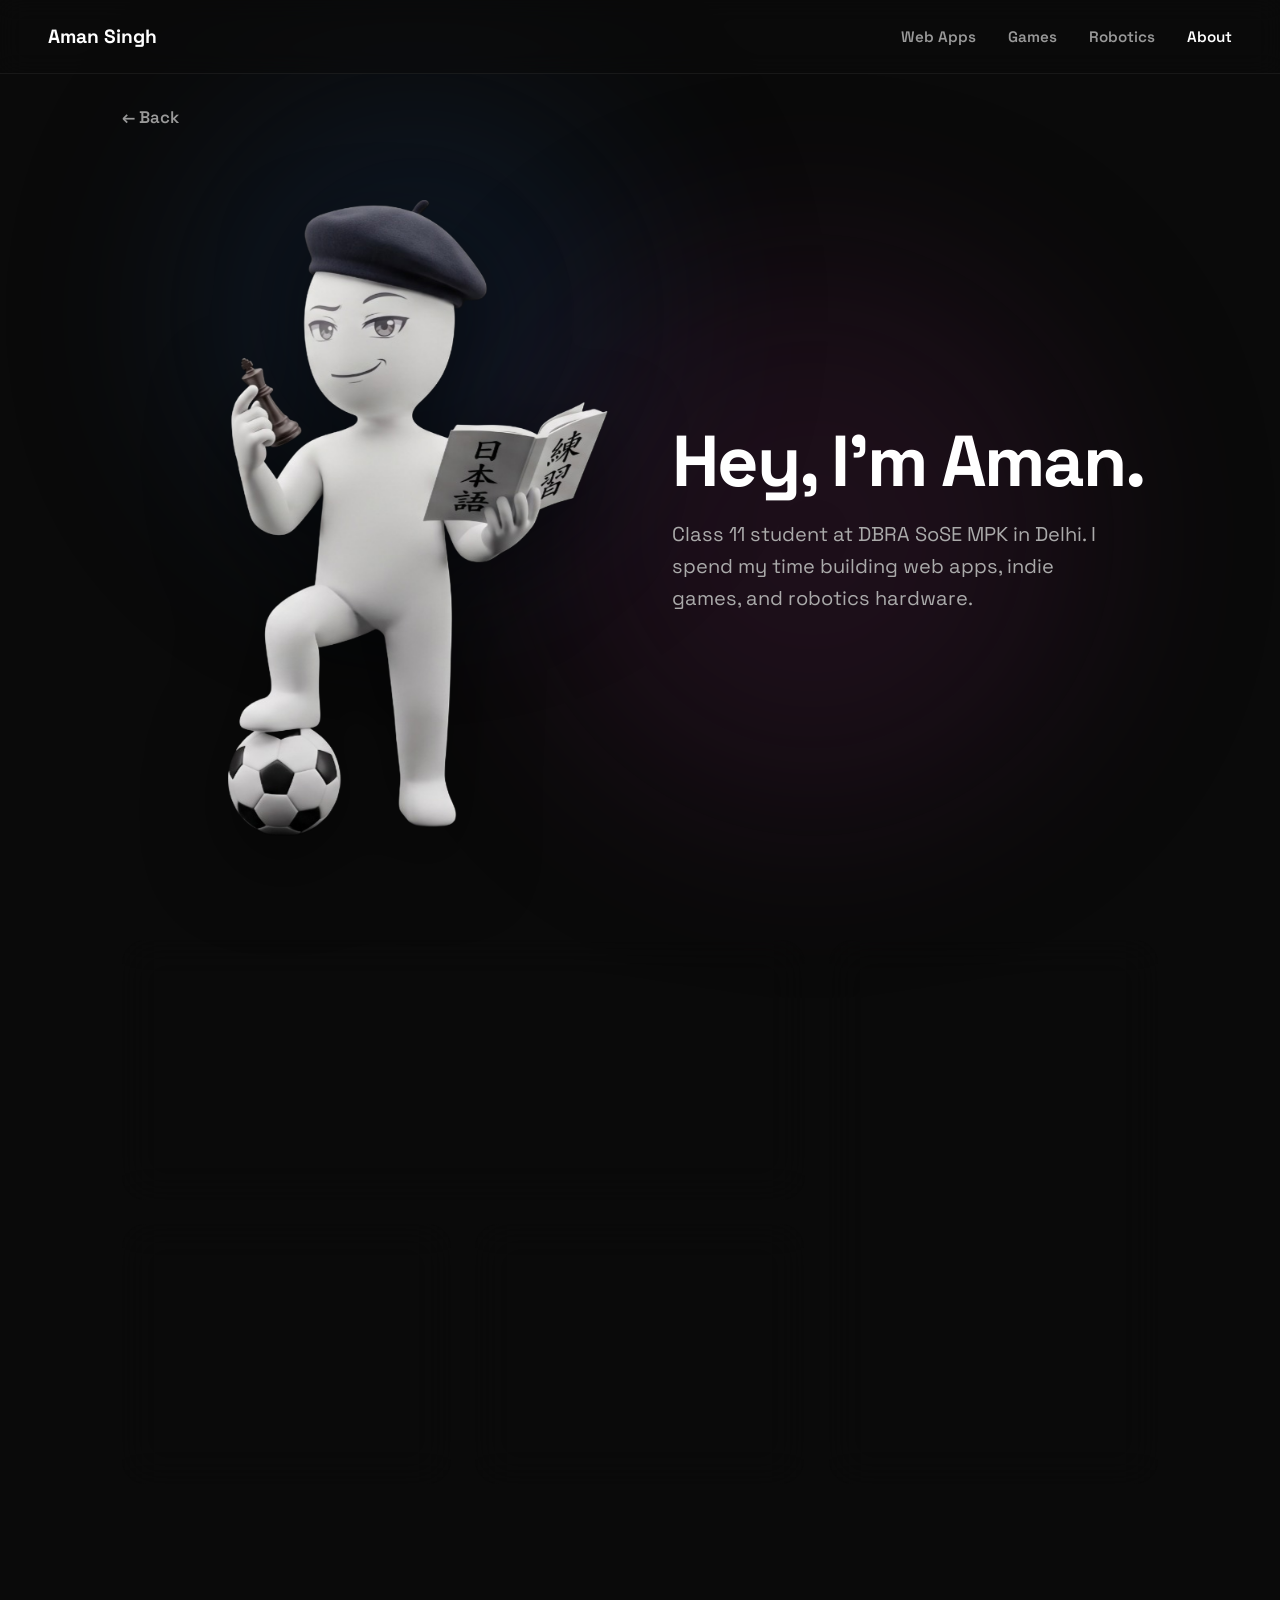
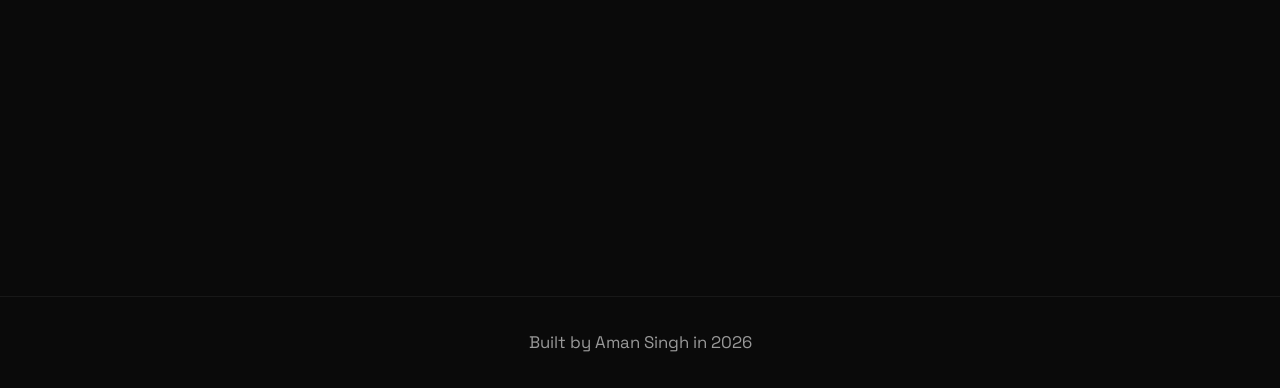
==== about.html @ 73b64641 "added about page" ====
<!DOCTYPE html>
<html lang="en">
<head>
    <meta charset="UTF-8">
    <meta name="viewport" content="width=device-width, initial-scale=1.0">
    <title>About - Aman Singh</title>
    <link rel="stylesheet" href="css/style.css">
    <link rel="stylesheet" href="css/about.css">
</head>
<body>

    <div class="ambient-blob blob-1"></div>
    <div class="ambient-blob blob-2"></div>

    <canvas id="avatar-canvas"></canvas>

    <nav class="navbar">
        <div class="nav-brand"><a href="index.html">Aman Singh</a></div>
        <ul class="nav-links">
            <li><a href="web.html">Web Apps</a></li>
            <li><a href="games.html">Games</a></li>
            <li><a href="robotics.html">Robotics</a></li>
            <li><a href="about.html" style="color: #ffffff;">About</a></li>
        </ul>
    </nav>

    <div class="page-header">
        <a href="index.html" class="back-btn">&larr; Back</a>
    </div>

    <section class="cinematic-hero" id="hero-scene">
        <div class="about-hero-split">
            
            <div class="hero-left">
                <img src="assets/about - inside.png" alt="Aman Singh" class="main-avatar-3d">
            </div>

            <div class="hero-right">
                <h1 class="giant-intro">Hey, I'm Aman.</h1>
                <p class="intro-sub">Class 11 student at DBRA SoSE MPK in Delhi. I spend my time building web apps, indie games, and robotics hardware.</p>
            </div>

        </div>
    </section>

    <main class="bento-grid about-grid fade-in">
        
        <div class="bento-cell cell-dev">
            <h3>The Setup</h3>
            <p>I write raw HTML, CSS, and Vanilla JS straight from a Lenovo V15-ADA laptop. No bloated frameworks, just keeping things clean and native.</p>
        </div>

        <a href="https://www.chess.com/member/duskled" target="_blank" class="bento-cell link-cell cell-chess">
            <div class="cell-content">
                <h3>The Strategist</h3>
                <p>Always down for a match. Catch me grinding elo on the board when I'm not coding.</p>
                <span class="hover-indicator">Play with me on Chess.com -></span>
            </div>
        </a>

        <div class="bento-cell cell-lang">
            <h3>Culture & Languages</h3>
            <p>Fluent in English and Hindi. Currently locking in on my Japanese learning journey.</p>
        </div>

        <div class="bento-cell cell-afk">
            <h3>Going AFK</h3>
            <p>When I step away from the screen, you will usually find me outside playing football or badminton.</p>
        </div>

    </main>

    <footer class="footer">
        <p>Built by Aman Singh in 2026</p>
    </footer>

    <script src="js/style.js"></script>
    <script src="js/about.js"></script>
</body>
</html>
---- css/style.css ----
@import url('https://fonts.googleapis.com/css2?family=Space+Grotesk:wght@400;600;700&display=swap');

* {
    margin: 0;
    padding: 0;
    box-sizing: border-box;
}

body {
    background-color: #0a0a0a;
    color: #ededed;
    font-family: 'Space Grotesk', sans-serif;
    min-height: 100vh;
    display: flex;
    flex-direction: column;
    overflow-x: hidden;
}

#avatar-canvas {
    position: fixed;
    top: 0;
    left: 0;
    width: 100vw;
    height: 100vh;
    z-index: -1;
    pointer-events: none;
}

.navbar {
    width: 100%;
    padding: 1.5rem 3rem;
    display: flex;
    justify-content: space-between;
    align-items: center;
    background: rgba(10, 10, 10, 0.5);
    backdrop-filter: blur(12px);
    border-bottom: 1px solid rgba(255, 255, 255, 0.06);
    position: sticky;
    top: 0;
    z-index: 10;
}

.nav-brand a {
    font-size: 1.2rem;
    font-weight: 700;
    text-decoration: none;
    color: #ffffff;
}

.nav-links {
    display: flex;
    gap: 2rem;
    list-style: none;
}

.nav-links a {
    text-decoration: none;
    color: #999999;
    font-size: 0.95rem;
    font-weight: 600;
    transition: color 0.2s ease;
}

.nav-links a:hover {
    color: #ffffff;
}

.bento-grid {
    display: grid;
    grid-template-columns: repeat(4, 1fr);
    grid-template-rows: repeat(3, 260px);
    gap: 24px;
    width: 100%;
    max-width: 1200px;
    margin: 4rem auto;
    padding: 0 2rem;
    z-index: 1;
    flex: 1;
}

.bento-cell {
    /* Liquid glass surface gradient */
    background: linear-gradient(135deg, rgba(255, 255, 255, 0.05) 0%, rgba(255, 255, 255, 0.01) 100%);
    /* Glass edge highlight (rim light) and drop shadow */
    box-shadow: inset 0 1px 1px rgba(255, 255, 255, 0.15), 
                0 8px 32px rgba(0, 0, 0, 0.3);
    border: 1px solid rgba(255, 255, 255, 0.08);
    border-radius: 24px;
    padding: 2.5rem;
    display: flex;
    /* Stronger blur for frosted refraction */
    backdrop-filter: blur(20px);
    -webkit-backdrop-filter: blur(20px);
    transition: transform 0.3s cubic-bezier(0.25, 0.8, 0.25, 1), 
                border-color 0.3s ease, 
                background 0.3s ease, 
                box-shadow 0.3s ease;
    text-decoration: none;
    color: inherit;
    position: relative; 
    z-index: 2; /* Keeps glass above the blobs */
}

.link-cell:hover {
    transform: translateY(-5px);
    background: linear-gradient(135deg, rgba(255, 255, 255, 0.08) 0%, rgba(255, 255, 255, 0.02) 100%);
    border-color: rgba(255, 255, 255, 0.2);
    /* Intensify shadow and edge highlight on hover */
    box-shadow: inset 0 1px 1px rgba(255, 255, 255, 0.25), 
                0 15px 40px rgba(0, 0, 0, 0.4);
    cursor: pointer;
}

.hero-cell {
    grid-column: 1 / 3;
    grid-row: 1 / 3;
    flex-direction: column;
    align-items: center;
    justify-content: center;
    text-align: center;
}

.hero-avatar {
    width: 120px;
    height: auto;
    margin: 0 auto 1.5rem auto;
    display: flex;
    align-items: center;
    justify-content: center;
}

.avatar-img {
    width: 100%;
    height: auto;
    object-fit: contain;
    mix-blend-mode: screen;
    opacity: 0.9;
    filter: drop-shadow(0px 10px 15px rgba(255, 255, 255, 0.05));
}

.hero-content {
    display: flex;
    flex-direction: column;
    justify-content: center;
    align-items: center;
}

.cell-icon {
    object-fit: contain;
    opacity: 0.9;
    transition: transform 0.2s ease;
    mix-blend-mode: screen;
    filter: drop-shadow(0px 10px 15px rgba(255, 255, 255, 0.05));
}

.link-cell:hover .cell-icon {
    transform: scale(1.05);
}

.wide-cell {
    flex-direction: row;
    align-items: center;
}

.wide-cell .cell-icon {
    width: 150px;
    height: 150px;
    margin-right: 2rem;
    flex-shrink: 0;
}

.wide-cell .cell-content {
    display: flex;
    flex-direction: column;
    justify-content: center;
    height: 100%;
}

.tall-cell {
    flex-direction: column;
    justify-content: flex-start;
}

.tall-cell .cell-icon {
    width: 100%;
    height: 130px;
    margin-bottom: 1.5rem;
}

.tall-cell .cell-content {
    display: flex;
    flex-direction: column;
    flex-grow: 1;
    justify-content: flex-start;
}

.tag-container {
    display: flex;
    flex-wrap: wrap;
    gap: 8px;
    margin-top: 1.25rem;
}

.tech-tag {
    font-size: 0.75rem;
    font-weight: 600;
    background: rgba(255, 255, 255, 0.05);
    border: 1px solid rgba(255, 255, 255, 0.08);
    padding: 4px 10px;
    border-radius: 6px;
    color: #cccccc;
}

.web-cell {
    grid-column: 3 / 5;
    grid-row: 1 / 2;
}

.game-cell {
    grid-column: 3 / 4;
    grid-row: 2 / 4;
}

.robotics-cell {
    grid-column: 4 / 5;
    grid-row: 2 / 4;
}

.personal-cell {
    grid-column: 1 / 3;
    grid-row: 3 / 4;
}

h1 {
    font-size: 3.5rem;
    font-weight: 700;
    margin-bottom: 1rem;
    letter-spacing: -0.04em;
    line-height: 1.1;
}

h2 {
    font-size: 1.5rem;
    font-weight: 600;
    margin-bottom: 0.75rem;
    letter-spacing: -0.02em;
}

p {
    font-size: 1.05rem;
    line-height: 1.6;
    color: #999999;
}

.hover-indicator {
    font-size: 0.9rem;
    font-weight: 600;
    margin-top: auto;
    padding-top: 1rem;
    display: inline-block;
    color: #ffffff;
    opacity: 0.3;
    transition: opacity 0.2s ease;
}

.link-cell:hover .hover-indicator {
    opacity: 1;
}

.footer {
    width: 100%;
    text-align: center;
    padding: 2rem;
    color: #666666;
    font-size: 0.9rem;
    border-top: 1px solid rgba(255, 255, 255, 0.06);
    margin-top: auto;
}

/* --- Ambient Liquid Blobs --- */
.ambient-blob {
    position: fixed;
    border-radius: 50%;
    filter: blur(100px);
    z-index: 0;
    opacity: 0.3;
    pointer-events: none;
    animation: float 12s infinite alternate ease-in-out;
}

.blob-1 {
    width: 450px;
    height: 450px;
    background: #1a365d; 
    top: 10%;
    left: 15%;
}

.blob-2 {
    width: 550px;
    height: 550px;
    background: #4a1c40; 
    bottom: 10%;
    right: 15%;
    animation-delay: -6s;
}

@keyframes float {
    0% { transform: translate(0, 0) scale(1); }
    100% { transform: translate(50px, 80px) scale(1.1); }
}

@media (max-width: 900px) {
    .navbar {
        padding: 1rem;
    }
    .nav-links {
        display: none;
    }
    .bento-grid {
        grid-template-columns: 1fr;
        grid-template-rows: auto;
        gap: 16px;
        margin: 2rem auto;
        padding: 0 1rem;
    }
    .hero-cell, .web-cell, .game-cell, .robotics-cell, .personal-cell {
        grid-column: 1 / -1;
        grid-row: auto;
        min-height: 220px;
    }
    .hero-cell {
        flex-direction: column;
        align-items: center;
    }
    .hero-avatar {
        width: 100px;
        height: auto;
        margin: 0 auto 1.5rem auto;
    }
    .wide-cell {
        flex-direction: column;
        align-items: flex-start;
    }
    .wide-cell .cell-icon {
        margin-right: 0;
        margin-bottom: 1.5rem;
        width: 120px;
        height: 120px;
    }
}
---- css/about.css ----
@import url('https://fonts.googleapis.com/css2?family=Space+Grotesk:wght@400;600;700&display=swap');

body, .cinematic-hero, .bento-grid {
    overflow-anchor: none;
}

.page-header {
    max-width: 1100px;
    margin: 2rem auto 0 auto; 
    padding: 0 2rem;
    display: flex;
    align-items: center;
    position: relative;
    width: 100%;
    z-index: 10;
}

.back-btn {
    color: #999999;
    text-decoration: none;
    font-size: 1.05rem;
    font-weight: 600;
    transition: color 0.2s ease, transform 0.2s ease;
}

.back-btn:hover {
    color: #ffffff;
    transform: translateX(-4px); 
}

.cinematic-hero {
    min-height: calc(100vh - 120px); 
    display: flex;
    flex-direction: column;
    align-items: center;
    justify-content: center;
    position: relative;
    z-index: 5;
    perspective: 1200px;
}

.about-hero-split {
    width: 100%;
    max-width: 1100px;
    display: flex;
    align-items: center;
    justify-content: center;
    gap: 4rem;
    padding: 0 2rem;
}

.hero-left {
    flex: 1;
    display: flex;
    justify-content: flex-end;
    position: relative;
}

.main-avatar-3d {
    width: 100%;
    max-width: 380px;
    height: auto;
    filter: drop-shadow(0px 30px 40px rgba(0, 0, 0, 0.5));
    animation: float-avatar 4s infinite alternate ease-in-out;
}

@keyframes float-avatar {
    0% { transform: translateY(0px) translateZ(0px); }
    100% { transform: translateY(-20px) translateZ(0px); }
}

.hero-right {
    flex: 1;
    display: flex;
    flex-direction: column;
    justify-content: center;
    align-items: flex-start;
}

.giant-intro {
    font-family: 'Space Grotesk', sans-serif;
    font-size: 4.5rem;
    font-weight: 700;
    color: #ffffff;
    margin: 0 0 1rem 0;
    letter-spacing: -0.03em;
    line-height: 1.1;
}

.intro-sub {
    font-family: 'Space Grotesk', sans-serif;
    font-size: 1.25rem;
    color: #aaaaaa;
    line-height: 1.6;
    max-width: 450px;
    margin: 0;
}

.about-grid {
    grid-template-columns: repeat(3, 1fr);
    grid-auto-rows: minmax(200px, auto);
    gap: 1.5rem;
    max-width: 1100px;
    margin: 2rem auto 8rem auto;
}

.about-grid .bento-cell {
    padding: 2.5rem;
    display: flex;
    flex-direction: column;
    justify-content: flex-start;
}

.about-grid h3 {
    font-size: 1.8rem;
    color: #ffffff;
    margin: 0 0 1rem 0;
}

.about-grid p {
    font-size: 1.05rem;
    color: #999999;
    line-height: 1.6;
    margin: 0;
}

.cell-dev {
    grid-column: 1 / 3;
}

.cell-chess {
    grid-column: 3 / 4;
    grid-row: 1 / 3;
    justify-content: space-between;
}

.cell-chess .cell-content {
    display: flex;
    flex-direction: column;
    height: 100%;
}

.cell-chess .hover-indicator {
    margin-top: auto;
    padding-top: 2rem;
}

.cell-lang {
    grid-column: 1 / 2;
}

.cell-afk {
    grid-column: 2 / 3;
}

.fade-in {
    opacity: 0;
    transform: translateY(40px);
    transition: opacity 0.8s ease, transform 0.8s ease;
}

.fade-in.appear {
    opacity: 1;
    transform: translateY(0);
}

@media (max-width: 900px) {
    .about-hero-split {
        flex-direction: column;
        text-align: center;
        gap: 2rem;
        margin-top: 4rem;
    }

    .hero-left {
        justify-content: center;
    }

    .main-avatar-3d {
        max-width: 280px;
    }

    .hero-right {
        align-items: center;
    }

    .giant-intro {
        font-size: 3.5rem;
    }

    .about-grid {
        grid-template-columns: 1fr;
    }

    .cell-dev, .cell-chess, .cell-lang, .cell-afk {
        grid-column: 1 / -1;
        grid-row: auto;
    }
}
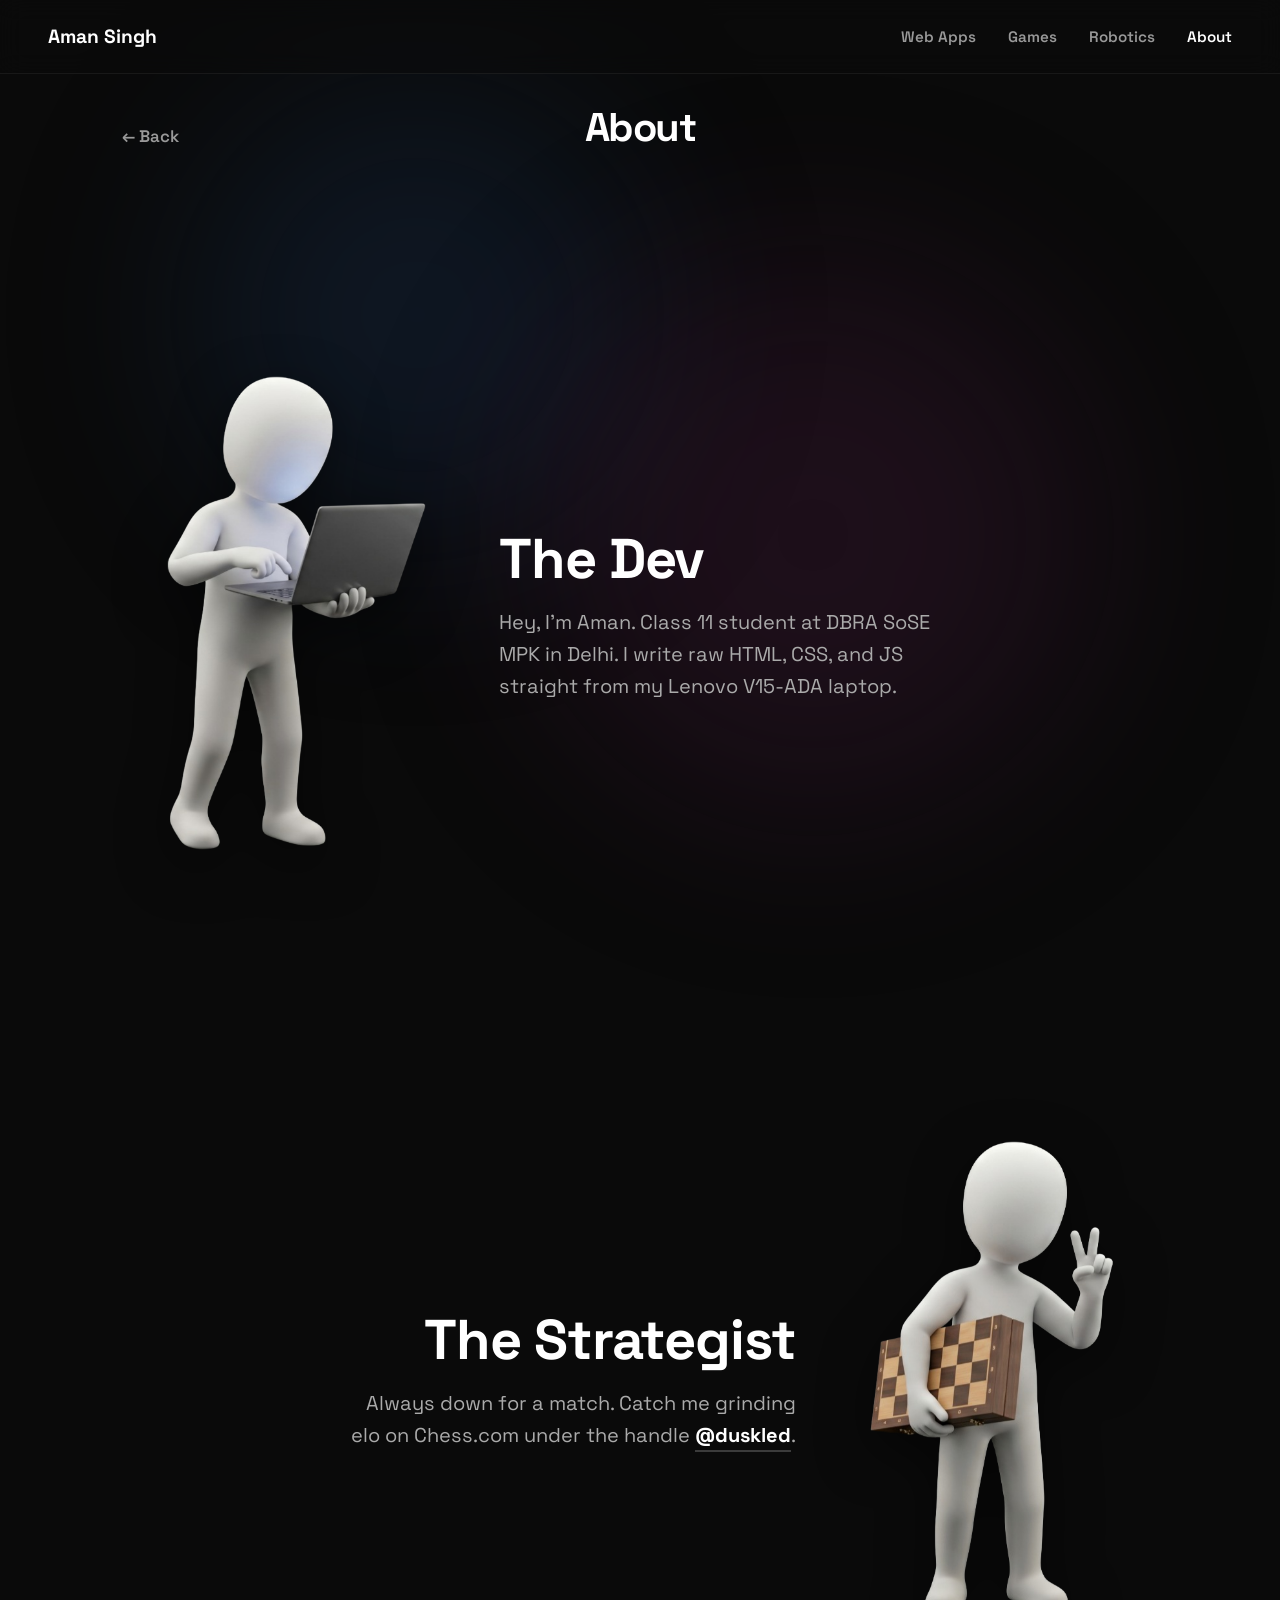
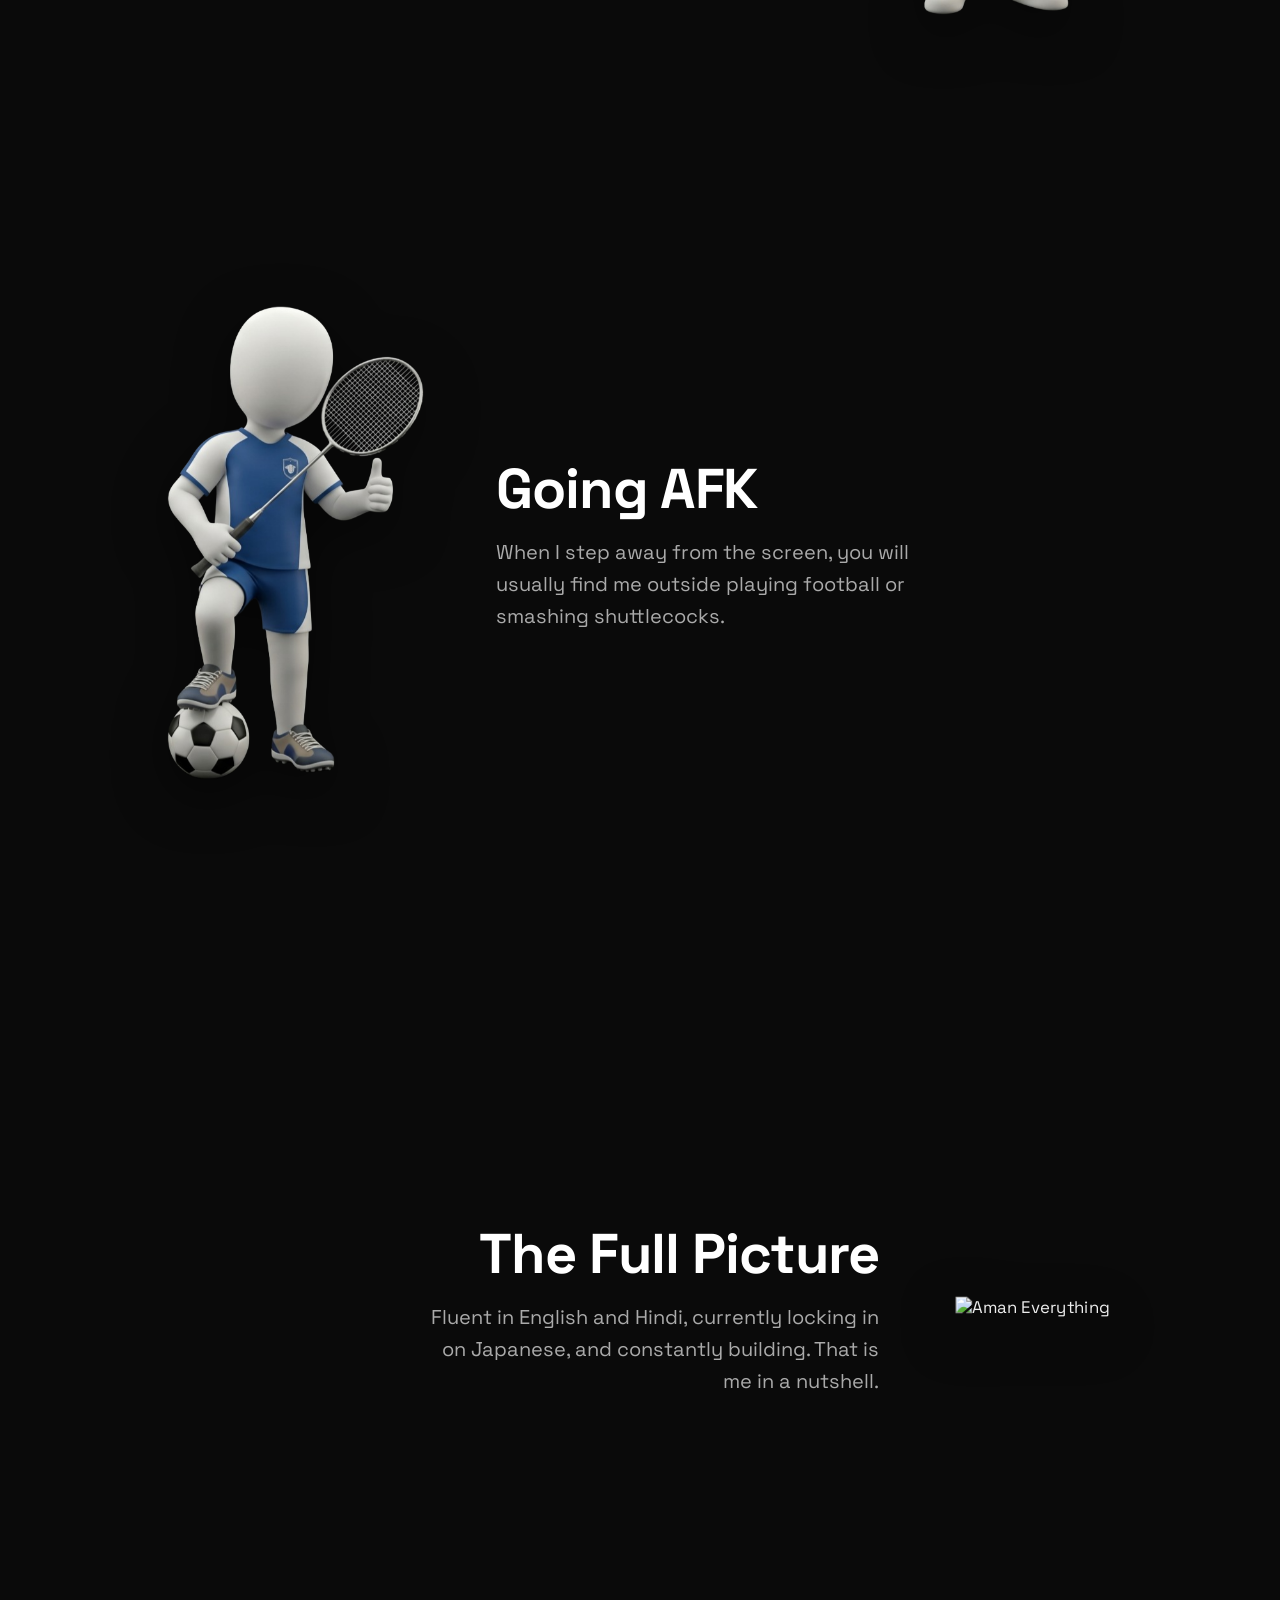
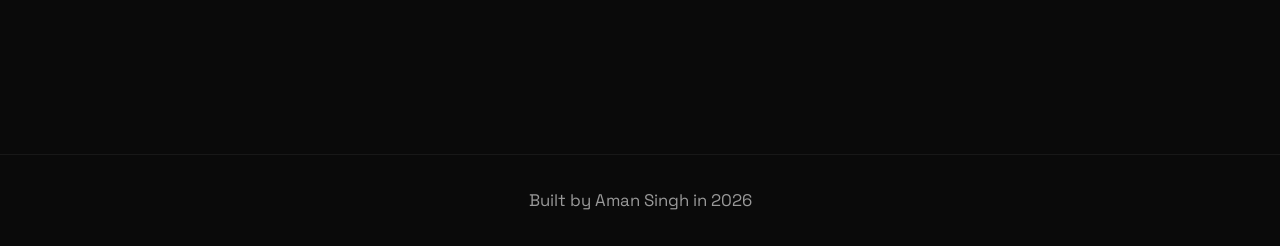
==== commit c1b55e38: "updated about page" ====
--- a/about.html
+++ b/about.html
@@ -26,48 +26,45 @@
 
     <div class="page-header">
         <a href="index.html" class="back-btn">&larr; Back</a>
+        <h1 class="page-title">About</h1>
     </div>
 
-    <section class="cinematic-hero" id="hero-scene">
-        <div class="about-hero-split">
+    <main class="about-journey">
+        <div class="timeline-container">
             
-            <div class="hero-left">
-                <img src="assets/about - inside.png" alt="Aman Singh" class="main-avatar-3d">
+            <div class="pose-step left fade-in">
+                <img src="assets/about1.png" class="pose-img" alt="Aman Dev">
+                <div class="pose-text">
+                    <h3>The Dev</h3>
+                    <p>Hey, I'm Aman. Class 11 student at DBRA SoSE MPK in Delhi. I write raw HTML, CSS, and JS straight from my Lenovo V15-ADA laptop.</p>
+                </div>
             </div>
 
-            <div class="hero-right">
-                <h1 class="giant-intro">Hey, I'm Aman.</h1>
-                <p class="intro-sub">Class 11 student at DBRA SoSE MPK in Delhi. I spend my time building web apps, indie games, and robotics hardware.</p>
+            <div class="pose-step right fade-in">
+                <div class="pose-text">
+                    <h3>The Strategist</h3>
+                    <p>Always down for a match. Catch me grinding elo on Chess.com under the handle <a href="https://www.chess.com/member/duskled" target="_blank" class="chess-link">@duskled</a>.</p>
+                </div>
+                <img src="assets/about2.png" class="pose-img" alt="Aman Chess">
+            </div>
+
+            <div class="pose-step left fade-in">
+                <img src="assets/about3.png" class="pose-img" alt="Aman AFK">
+                <div class="pose-text">
+                    <h3>Going AFK</h3>
+                    <p>When I step away from the screen, you will usually find me outside playing football or smashing shuttlecocks.</p>
+                </div>
+            </div>
+
+            <div class="pose-step right fade-in">
+                <div class="pose-text">
+                    <h3>The Full Picture</h3>
+                    <p>Fluent in English and Hindi, currently locking in on Japanese, and constantly building. That is me in a nutshell.</p>
+                </div>
+                <img src="assets/about - representing.png" class="pose-img final-avatar" alt="Aman Everything">
             </div>
 
         </div>
-    </section>
-
-    <main class="bento-grid about-grid fade-in">
-        
-        <div class="bento-cell cell-dev">
-            <h3>The Setup</h3>
-            <p>I write raw HTML, CSS, and Vanilla JS straight from a Lenovo V15-ADA laptop. No bloated frameworks, just keeping things clean and native.</p>
-        </div>
-
-        <a href="https://www.chess.com/member/duskled" target="_blank" class="bento-cell link-cell cell-chess">
-            <div class="cell-content">
-                <h3>The Strategist</h3>
-                <p>Always down for a match. Catch me grinding elo on the board when I'm not coding.</p>
-                <span class="hover-indicator">Play with me on Chess.com -></span>
-            </div>
-        </a>
-
-        <div class="bento-cell cell-lang">
-            <h3>Culture & Languages</h3>
-            <p>Fluent in English and Hindi. Currently locking in on my Japanese learning journey.</p>
-        </div>
-
-        <div class="bento-cell cell-afk">
-            <h3>Going AFK</h3>
-            <p>When I step away from the screen, you will usually find me outside playing football or badminton.</p>
-        </div>
-
     </main>
 
     <footer class="footer">
--- a/css/about.css
+++ b/css/about.css
@@ -1,6 +1,6 @@
 @import url('https://fonts.googleapis.com/css2?family=Space+Grotesk:wght@400;600;700&display=swap');
 
-body, .cinematic-hero, .bento-grid {
+body {
     overflow-anchor: none;
 }
 
@@ -10,12 +10,15 @@
     padding: 0 2rem;
     display: flex;
     align-items: center;
+    justify-content: center;
     position: relative;
     width: 100%;
     z-index: 10;
 }
 
 .back-btn {
+    position: absolute;
+    left: 2rem; 
     color: #999999;
     text-decoration: none;
     font-size: 1.05rem;
@@ -28,129 +31,131 @@
     transform: translateX(-4px); 
 }
 
-.cinematic-hero {
-    min-height: calc(100vh - 120px); 
+.page-title {
+    font-size: 2.5rem;
+    font-weight: 700;
+    letter-spacing: -0.04em;
+    color: #ffffff;
+}
+
+.about-journey {
+    width: 100%;
+    max-width: 1100px;
+    margin: 4rem auto 4rem auto;
+    padding: 0 2rem;
+    position: relative;
+    z-index: 5;
+}
+
+.timeline-container {
     display: flex;
     flex-direction: column;
+    position: relative;
     align-items: center;
-    justify-content: center;
-    position: relative;
-    z-index: 5;
-    perspective: 1200px;
 }
 
-.about-hero-split {
-    width: 100%;
-    max-width: 1100px;
+.pose-step {
     display: flex;
     align-items: center;
-    justify-content: center;
-    gap: 4rem;
-    padding: 0 2rem;
+    width: 100%;
+    min-height: 85vh;
+    opacity: 0;
+    transform: translateY(40px);
+    transition: opacity 0.8s ease, transform 0.8s ease;
+    gap: 5rem;
 }
 
-.hero-left {
-    flex: 1;
-    display: flex;
-    justify-content: flex-end;
-    position: relative;
+.pose-step.active-step {
+    opacity: 1;
+    transform: translateY(0);
 }
 
-.main-avatar-3d {
-    width: 100%;
-    max-width: 380px;
-    height: auto;
-    filter: drop-shadow(0px 30px 40px rgba(0, 0, 0, 0.5));
-    animation: float-avatar 4s infinite alternate ease-in-out;
+.pose-step.left { 
+    justify-content: flex-start; 
+    padding-left: 5%; 
+    flex-direction: row; 
 }
 
-@keyframes float-avatar {
-    0% { transform: translateY(0px) translateZ(0px); }
-    100% { transform: translateY(-20px) translateZ(0px); }
+.pose-step.right { 
+    justify-content: flex-end; 
+    padding-right: 5%; 
+    flex-direction: row; 
 }
 
-.hero-right {
-    flex: 1;
+.pose-img {
+    max-height: 450px; 
+    width: auto;
+    opacity: 0.15;
+    filter: drop-shadow(0 15px 25px rgba(0,0,0,0.5));
+    transition: transform 0.6s ease, opacity 0.6s ease;
+    z-index: 2;
+}
+
+.final-avatar {
+    max-height: 500px;
+}
+
+.pose-step.active-step .pose-img {
+    opacity: 1;
+    transform: scale(1.05);
+}
+
+.pose-text {
     display: flex;
     flex-direction: column;
-    justify-content: center;
-    align-items: flex-start;
+    gap: 12px;
+    opacity: 0;
+    transition: all 0.6s cubic-bezier(0.25, 1, 0.5, 1);
+    z-index: 1;
 }
 
-.giant-intro {
-    font-family: 'Space Grotesk', sans-serif;
-    font-size: 4.5rem;
-    font-weight: 700;
-    color: #ffffff;
-    margin: 0 0 1rem 0;
-    letter-spacing: -0.03em;
-    line-height: 1.1;
+.pose-step.left .pose-text {
+    transform: translateX(-40px);
+    text-align: left;
 }
 
-.intro-sub {
+.pose-step.right .pose-text {
+    transform: translateX(40px);
+    text-align: right;
+}
+
+.pose-step.active-step .pose-text {
+    opacity: 1;
+    transform: translateX(0);
+}
+
+.pose-text h3 {
+    font-family: 'Space Grotesk', sans-serif;
+    font-size: 3.5rem;
+    color: #ffffff;
+    font-weight: 700;
+    margin: 0;
+    letter-spacing: -0.02em;
+}
+
+.pose-text p {
     font-family: 'Space Grotesk', sans-serif;
     font-size: 1.25rem;
     color: #aaaaaa;
+    margin: 0;
+    max-width: 450px;
+    white-space: normal;
+    font-weight: 400;
     line-height: 1.6;
-    max-width: 450px;
-    margin: 0;
 }
 
-.about-grid {
-    grid-template-columns: repeat(3, 1fr);
-    grid-auto-rows: minmax(200px, auto);
-    gap: 1.5rem;
-    max-width: 1100px;
-    margin: 2rem auto 8rem auto;
+.chess-link {
+    color: #ffffff;
+    text-decoration: none;
+    font-weight: 700;
+    border-bottom: 2px solid rgba(255, 255, 255, 0.2);
+    padding-bottom: 2px;
+    transition: border-color 0.3s ease, color 0.3s ease;
 }
 
-.about-grid .bento-cell {
-    padding: 2.5rem;
-    display: flex;
-    flex-direction: column;
-    justify-content: flex-start;
-}
-
-.about-grid h3 {
-    font-size: 1.8rem;
-    color: #ffffff;
-    margin: 0 0 1rem 0;
-}
-
-.about-grid p {
-    font-size: 1.05rem;
-    color: #999999;
-    line-height: 1.6;
-    margin: 0;
-}
-
-.cell-dev {
-    grid-column: 1 / 3;
-}
-
-.cell-chess {
-    grid-column: 3 / 4;
-    grid-row: 1 / 3;
-    justify-content: space-between;
-}
-
-.cell-chess .cell-content {
-    display: flex;
-    flex-direction: column;
-    height: 100%;
-}
-
-.cell-chess .hover-indicator {
-    margin-top: auto;
-    padding-top: 2rem;
-}
-
-.cell-lang {
-    grid-column: 1 / 2;
-}
-
-.cell-afk {
-    grid-column: 2 / 3;
+.chess-link:hover {
+    color: #4CAF50;
+    border-color: #4CAF50;
 }
 
 .fade-in {
@@ -165,35 +170,30 @@
 }
 
 @media (max-width: 900px) {
-    .about-hero-split {
+    .pose-step {
+        min-height: 70vh;
+        gap: 3rem;
+        padding-top: 4rem;
+        padding-bottom: 4rem;
+    }
+    
+    .pose-step.left, .pose-step.right {
+        padding-left: 5%;
+        padding-right: 5%;
         flex-direction: column;
-        text-align: center;
-        gap: 2rem;
-        margin-top: 4rem;
-    }
-
-    .hero-left {
         justify-content: center;
     }
-
-    .main-avatar-3d {
-        max-width: 280px;
+    
+    .pose-step.left .pose-text, .pose-step.right .pose-text {
+        text-align: center;
+        transform: translateY(40px) translateX(0);
     }
-
-    .hero-right {
-        align-items: center;
+    
+    .pose-step.active-step .pose-text {
+        transform: translateY(0) translateX(0);
     }
-
-    .giant-intro {
-        font-size: 3.5rem;
-    }
-
-    .about-grid {
-        grid-template-columns: 1fr;
-    }
-
-    .cell-dev, .cell-chess, .cell-lang, .cell-afk {
-        grid-column: 1 / -1;
-        grid-row: auto;
+    
+    .pose-img, .final-avatar {
+        max-height: 300px;
     }
 }
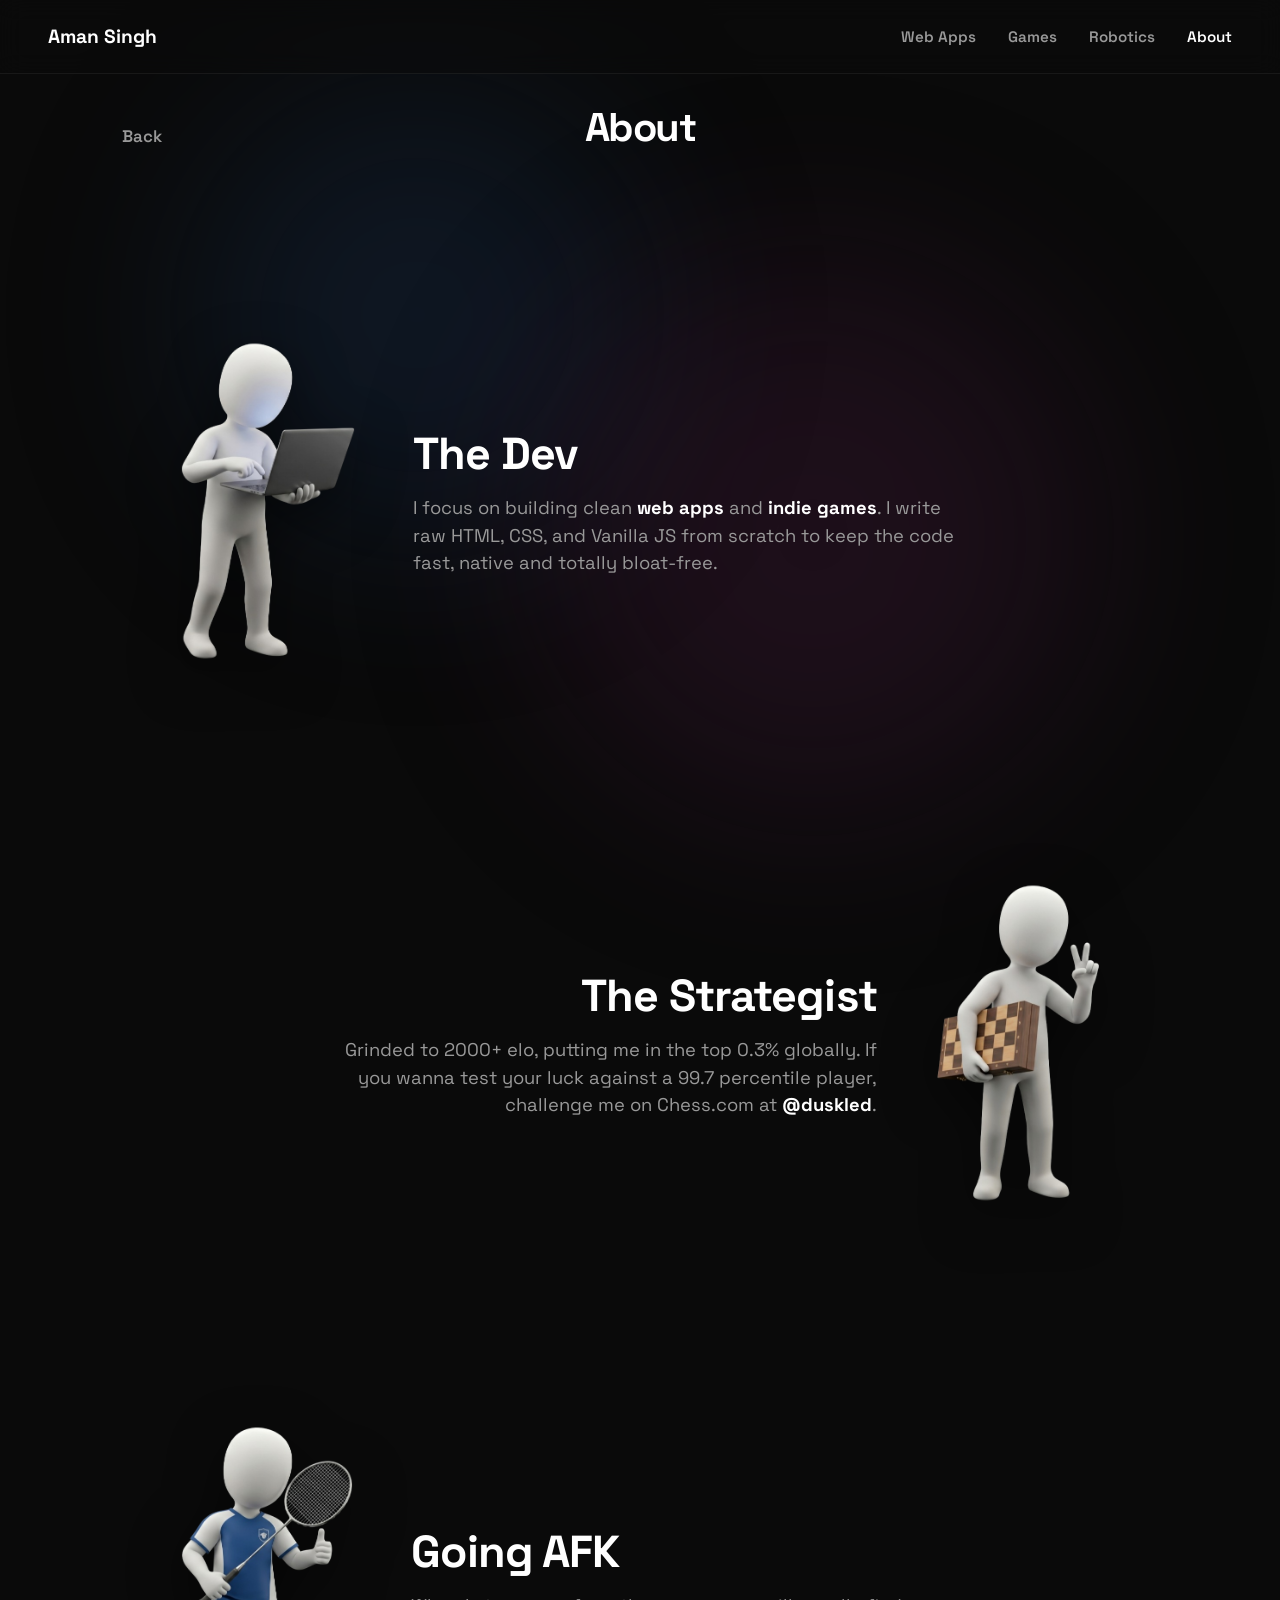
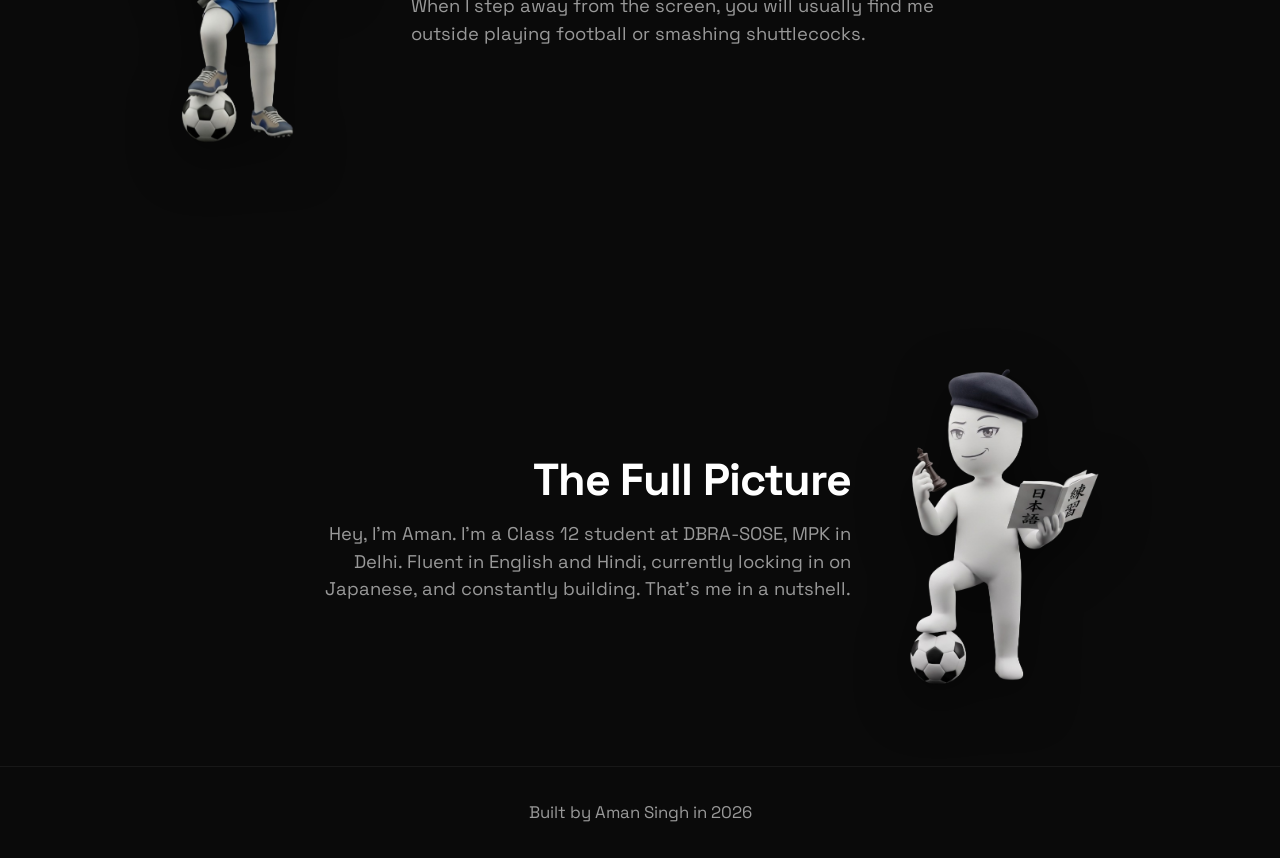
==== commit 73438297: "fixed some bugs" ====
--- a/about.html
+++ b/about.html
@@ -25,7 +25,7 @@
     </nav>
 
     <div class="page-header">
-        <a href="index.html" class="back-btn">&larr; Back</a>
+        <a href="index.html" class="back-btn">Back</a>
         <h1 class="page-title">About</h1>
     </div>
 
@@ -36,14 +36,14 @@
                 <img src="assets/about1.png" class="pose-img" alt="Aman Dev">
                 <div class="pose-text">
                     <h3>The Dev</h3>
-                    <p>Hey, I'm Aman. Class 11 student at DBRA SoSE MPK in Delhi. I write raw HTML, CSS, and JS straight from my Lenovo V15-ADA laptop.</p>
+<p>I focus on building clean <a href="web.html" class="chess-link">web apps</a> and <a href="games.html" class="chess-link">indie games</a>. I write raw HTML, CSS, and Vanilla JS from scratch to keep the code fast, native and totally bloat-free.</p>
                 </div>
             </div>
 
             <div class="pose-step right fade-in">
                 <div class="pose-text">
                     <h3>The Strategist</h3>
-                    <p>Always down for a match. Catch me grinding elo on Chess.com under the handle <a href="https://www.chess.com/member/duskled" target="_blank" class="chess-link">@duskled</a>.</p>
+<p>Grinded to 2000+ elo, putting me in the top 0.3% globally. If you wanna test your luck against a 99.7 percentile player, challenge me on Chess.com at <a href="https://www.chess.com/member/duskled" target="_blank" class="chess-link">@duskled</a>.</p>
                 </div>
                 <img src="assets/about2.png" class="pose-img" alt="Aman Chess">
             </div>
@@ -59,9 +59,9 @@
             <div class="pose-step right fade-in">
                 <div class="pose-text">
                     <h3>The Full Picture</h3>
-                    <p>Fluent in English and Hindi, currently locking in on Japanese, and constantly building. That is me in a nutshell.</p>
+<p>Hey, I'm Aman. I'm a Class 12 student at DBRA-SOSE, MPK in Delhi. Fluent in English and Hindi, currently locking in on Japanese, and constantly building. That's me in a nutshell.</p>
                 </div>
-                <img src="assets/about - representing.png" class="pose-img final-avatar" alt="Aman Everything">
+                <img src="assets/about - inside.png" class="pose-img final-avatar" alt="Aman Everything">
             </div>
 
         </div>
--- a/css/about.css
+++ b/css/about.css
@@ -40,8 +40,8 @@
 
 .about-journey {
     width: 100%;
-    max-width: 1100px;
-    margin: 4rem auto 4rem auto;
+    max-width: 1200px;
+    margin: 10rem auto 4rem auto;
     padding: 0 2rem;
     position: relative;
     z-index: 5;
@@ -50,6 +50,7 @@
 .timeline-container {
     display: flex;
     flex-direction: column;
+    gap: 12rem;
     position: relative;
     align-items: center;
 }
@@ -58,11 +59,11 @@
     display: flex;
     align-items: center;
     width: 100%;
-    min-height: 85vh;
+    min-height: 350px;
     opacity: 0;
     transform: translateY(40px);
     transition: opacity 0.8s ease, transform 0.8s ease;
-    gap: 5rem;
+    gap: 4rem;
 }
 
 .pose-step.active-step {
@@ -72,18 +73,18 @@
 
 .pose-step.left { 
     justify-content: flex-start; 
-    padding-left: 5%; 
+    padding-left: 10%; 
     flex-direction: row; 
 }
 
 .pose-step.right { 
     justify-content: flex-end; 
-    padding-right: 5%; 
+    padding-right: 10%; 
     flex-direction: row; 
 }
 
 .pose-img {
-    max-height: 450px; 
+    max-height: 300px; 
     width: auto;
     opacity: 0.15;
     filter: drop-shadow(0 15px 25px rgba(0,0,0,0.5));
@@ -92,7 +93,7 @@
 }
 
 .final-avatar {
-    max-height: 500px;
+    max-height: 300px;
 }
 
 .pose-step.active-step .pose-img {
@@ -126,7 +127,7 @@
 
 .pose-text h3 {
     font-family: 'Space Grotesk', sans-serif;
-    font-size: 3.5rem;
+    font-size: 2.8rem;
     color: #ffffff;
     font-weight: 700;
     margin: 0;
@@ -135,27 +136,24 @@
 
 .pose-text p {
     font-family: 'Space Grotesk', sans-serif;
-    font-size: 1.25rem;
-    color: #aaaaaa;
+    font-size: 1.15rem;
+    color: #999999;
     margin: 0;
-    max-width: 450px;
+    max-width: 550px;
     white-space: normal;
     font-weight: 400;
-    line-height: 1.6;
+    line-height: 1.5;
 }
 
 .chess-link {
     color: #ffffff;
     text-decoration: none;
     font-weight: 700;
-    border-bottom: 2px solid rgba(255, 255, 255, 0.2);
-    padding-bottom: 2px;
-    transition: border-color 0.3s ease, color 0.3s ease;
+    transition: color 0.3s ease;
 }
 
 .chess-link:hover {
     color: #4CAF50;
-    border-color: #4CAF50;
 }
 
 .fade-in {
@@ -170,18 +168,21 @@
 }
 
 @media (max-width: 900px) {
-    .pose-step {
-        min-height: 70vh;
-        gap: 3rem;
-        padding-top: 4rem;
-        padding-bottom: 4rem;
+    .page-header {
+        justify-content: space-between;
     }
     
+    .back-btn {
+        position: relative;
+        left: 0;
+    }
+
     .pose-step.left, .pose-step.right {
-        padding-left: 5%;
-        padding-right: 5%;
+        padding-left: 10%;
+        padding-right: 10%;
         flex-direction: column;
         justify-content: center;
+        gap: 2rem;
     }
     
     .pose-step.left .pose-text, .pose-step.right .pose-text {
@@ -192,8 +193,4 @@
     .pose-step.active-step .pose-text {
         transform: translateY(0) translateX(0);
     }
-    
-    .pose-img, .final-avatar {
-        max-height: 300px;
-    }
 }
